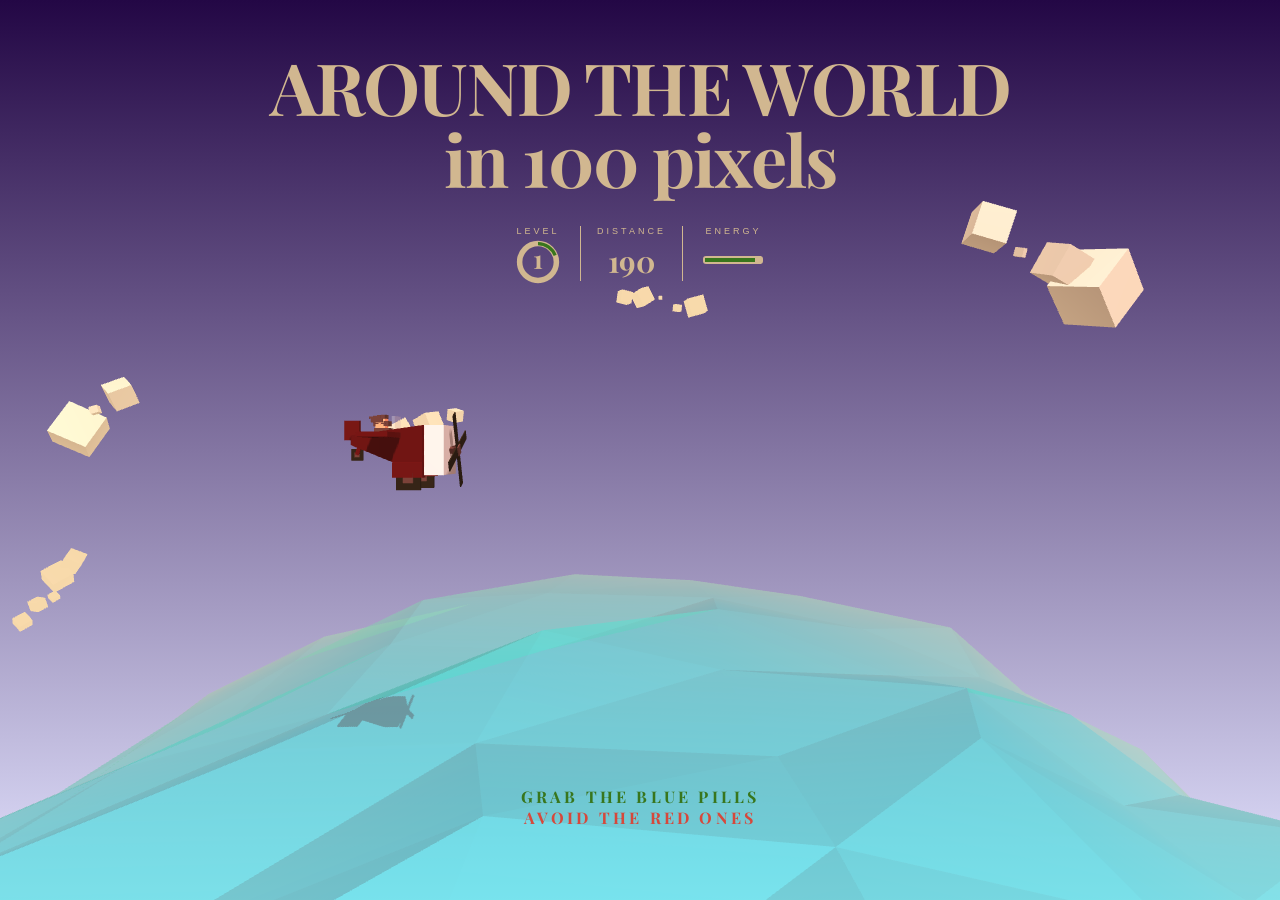
==== public/game/index.html @ 8b79bbd1 "game" ====
<html>
	<head>
		<meta charset="UTF-8" />
		<meta http-equiv="X-UA-Compatible" content="IE=edge">
		<meta name="viewport" content="width=device-width, initial-scale=1">
		<title>Around the world in a 100 pixels</title>
		<meta name="keywords" content="three.js, webgl, tutorial, game, 3d, animation, airplane, web development, javascript" />
		<meta name="author" content="Somyaa" />
		<link rel="shortcut icon" href="favicon.ico">
		<link href='https://fonts.googleapis.com/css?family=Playfair+Display:400,700,700italic' rel='stylesheet' type='text/css'>
		<link rel="stylesheet" type="text/css" href="css/demo.css" />
		<link rel="stylesheet" type="text/css" href="css/game.css" />
		<script type="text/javascript" src="js/TweenMax.min.js"></script>
		<script type="text/javascript" src="js/three.min.js"></script>
		<script type="text/javascript" src="js/game.js" /></script>
		<!--[if IE]>
		  <script src="http://html5shiv.googlecode.com/svn/trunk/html5.js"></script>
		<![endif]-->
	</head>
	<body>
		<div class="game-holder" id="gameHolder">
			<div class="header">
				<h1><span> </span>AROUND THE WORLD</h1>
				<h1>in 100 pixels</h1>
				<div class="score" id="score">
					<div class="score__content" id="level">
						<div class="score__label">level</div>
						<div class="score__value score__value--level" id="levelValue">1</div>
						<svg class="level-circle" id="levelCircle" viewbox="0 0 200 200">
							<circle id="levelCircleBgr" r="80" cx="100" cy="100" fill="none" stroke="#d1b790" stroke-width="24px" />
							<circle id="levelCircleStroke" r="80" cx="100" cy="100" fill="none" #f25346 stroke="#38761d" stroke-width="14px" stroke-dasharray="502" />
						</svg>
					</div>
					<div class="score__content" id="dist">
						<div class="score__label">distance</div>
						<div class="score__value score__value--dist" id="distValue">000</div>
					</div>
					<div class="score__content" id="energy">
						<div class="score__label">energy</div>
						<div class="score__value score__value--energy" id="energyValue">
							<div class="energy-bar" id="energyBar"></div>
						</div>
					</div>
				</div>
			</div>
			<div class="world" id="world"></div>
			<div class="message message--replay" id="replayMessage">Click to Replay</div>
			<div class="message message--instructions" id="instructions">GRAB THE BLUE PILLS<span>AVOID THE RED ONES</span></div>
		</div>
		<!-- Demo links 
		<nav class="meta">
			<Link href="www.cyberhertz.in"> Cyberhertz</Link>
			<a class="demo-link" href="src\components">Somya Jha</a>
		</nav>-->
	</body>
</html>
---- public/game/css/demo.css ----
@font-face {
	font-family: 'codropsicons';
	font-weight: normal;
	font-style: normal;
	src: url('../fonts/codropsicons/codropsicons.eot');
	src: url('../fonts/codropsicons/codropsicons.eot?#iefix') format('embedded-opentype'), url('../fonts/codropsicons/codropsicons.woff') format('woff'), url('../fonts/codropsicons/codropsicons.ttf') format('truetype'), url('../fonts/codropsicons/codropsicons.svg#codropsicons') format('svg');
}

*,
*::after,
*::before {
	-webkit-box-sizing: border-box;
	box-sizing: border-box;
}

body {
	font-family: 'Avenir Next', Avenir, 'Helvetica Neue', Helvetica, Arial, sans-serif;
	margin: 0;
	color: #444;
	background: #f6f6f6;
}

a {
	text-decoration: none;
	color: #d1b790;
	outline: none;
}

a:hover,
a:focus {
	color: #bba077;
	outline: none;
}


/* Top Navigation Style */

.meta {
	font-size: 0.75em;
	line-height: 1;
	position: absolute;
	top: 1em;
	left: 1em;
	display: -webkit-flex;
	display: flex;
	-webkit-flex-wrap: wrap;
	flex-wrap: wrap;
	white-space: nowrap;
	border-top: 1px solid #d1b790;
}

.meta::after {
	content: '';
	position: absolute;
	top: 0;
	right: 0;
	width: 1px;
	height: 100%;
	background: #d1b790;
}

.meta a {
	display: block;
	padding: 1em 1.35em;
	border: 1px solid #d1b790;
	border-top: 0;
}

.meta a:not(:last-child) {
	border-right: 0;
}

.codrops-icon {
	width: 4em;
}

.codrops-icon span {
	display: none;
}

.codrops-icon::before {
	font-family: 'codropsicons';
	font-size: 1.15em;
	font-weight: normal;
	font-style: normal;
	font-variant: normal;
	line-height: 1;
	text-transform: none;
	speak: none;
	-webkit-font-smoothing: antialiased;
}

.codrops-icon--drop::before {
	content: '\e001';
	color: #09c;
}

.codrops-icon--prev::before {
	content: '\e004';
}


/* Demo links */

.demo-link {
	font-family: 'Playfair Display';
	font-weight: bold;
	text-align: center;
	letter-spacing: 0.2em;
	text-transform: uppercase;
}

.demo-link--current {
	color: #bba077;
}

@media screen and (max-width:40em) {
	.meta {
		right: 1em;
	}
	.demo-link {
		-webkit-flex: 1;
		flex: 1;
	}
}
---- public/game/css/game.css ----
.game-holder {
	position: absolute;
	width: 100%;
	height: 100%;
	background: -webkit-linear-gradient(#230745, #e3e3ff);
	background: linear-gradient(#230745, #e3e3ff);
}

.world {
	position: absolute;
	overflow: hidden;
	width: 100%;
	height: 100%;
}

.header {
	position: absolute;
	top: 8vh;
	left: 0;
	width: 100%;
	text-align: center;
	pointer-events: none;
}

.header h1 {
	font-family: 'Playfair Display';
	font-size: 4.5em;
	line-height: 1;
	margin: 0;
	letter-spacing: -0.025em;
	color: #d1b790;
}

.header h1 span {
	font-size: 0.2em;
	font-style: italic;
	display: block;
	margin: 0 0 -1.5em -7em;
	letter-spacing: 0px;
}

.header h2 {
	font-size: 0.585em;
	margin: 0.25em 0;
	white-space: nowrap;
	text-indent: 1em;
	letter-spacing: 1em;
	text-transform: uppercase;
	color: #d6483b;
}

.score {
	width: 100%;
	margin: 2em 0 0;
	text-align: center;
	white-space: nowrap;
}

.score__content {
	position: relative;
	display: inline-block;
	padding: 0 1em;
	vertical-align: top;
}

.score__content:nth-child(2) {
	border-right: 1px solid #d1b790;
	border-left: 1px solid #d1b790;
}

.score__label {
	font-size: 9px;
	position: relative;
	margin: 0 0 0.5em 0;
	text-align: center;
	letter-spacing: 3px;
	text-transform: uppercase;
	color: #d1b790;
}

.score__value {
	font-family: 'Playfair Display';
	font-weight: bold;
	color: #d1b790;
}

.score__value--level {
	font-size: 26px;
}

.score__value--dist {
	font-size: 30px;
}

.level-circle {
	position: absolute;
	left: 50%;
	width: 46px;
	margin: -37px 0 0 -23px;
	-webkit-transform: rotate(-90deg);
	transform: rotate(-90deg);
}

.score__value--energy {
	position: relative;
	width: 60px;
	height: 8px;
	margin-top: 20px;
	border-radius: 3px;
	background-color: #d1b790;
}

.energy-bar {
	position: absolute;
	top: 0;
	right: 0;
	bottom: 0;
	left: 0;
	margin: 2px;
	background-color: #f25346;
	-webkit-animation-name: none;
	animation-name: none;
	-webkit-animation-duration: 150ms;
	animation-duration: 150ms;
	-webkit-animation-iteration-count: infinite;
	animation-iteration-count: infinite;
}

.message {
	font-weight: bold;
	position: absolute;
	left: 0;
	width: 100%;
	text-align: center;
	text-transform: uppercase;
	pointer-events: none;
}

.message--replay {
	font-size: 1.25vw;
	bottom: 40vh;
	display: none;
	text-indent: 0.5em;
	letter-spacing: 0.5em;
	color: #d1b790;
}

.message--instructions {
	font-family: 'Playfair Display';
	font-size: 1em;
	bottom: 8vh;
	letter-spacing: 0.2em;
	color: #38761d;
}

.message--instructions span {
	display: block;
	color: #d6483b;
	white-space: nowrap;
}

@-webkit-keyframes blinking {
	0% { opacity: 1; }
	50% { opacity: 0; }
	100% { opacity: 1; }
}

@keyframes blinking {
	0% { opacity: 1; }
	50% { opacity: 0; }
	100% { opacity: 1; }
}

@media screen and (max-width: 40em) {
	.header {
		font-size: 0.75em;
		top: 6.5em;
	}
	.header h2 {
		letter-spacing: 0.65em;
	}
}
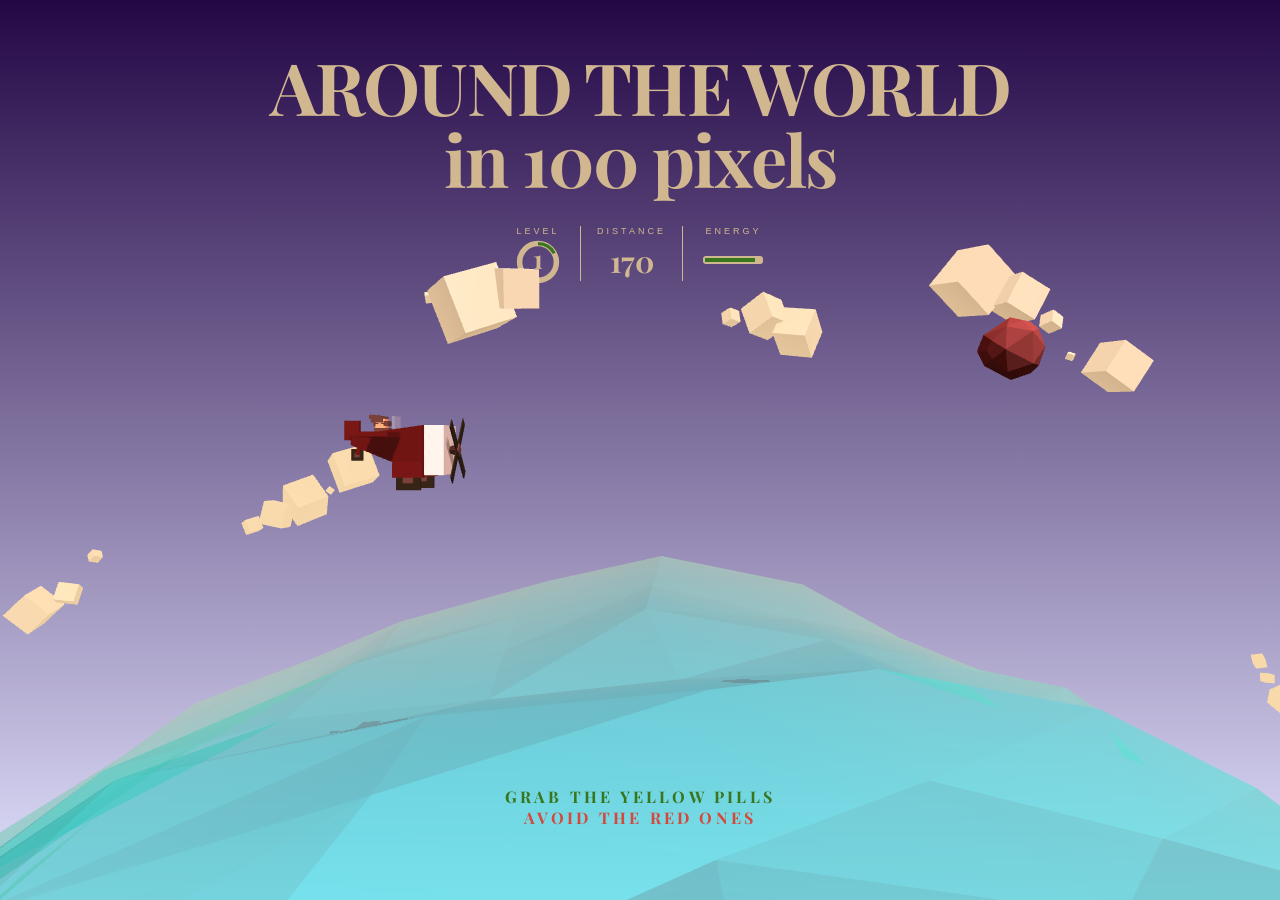
==== commit 265e4909: "final" ====
--- a/public/game/index.html
+++ b/public/game/index.html
@@ -45,7 +45,7 @@
 			</div>
 			<div class="world" id="world"></div>
 			<div class="message message--replay" id="replayMessage">Click to Replay</div>
-			<div class="message message--instructions" id="instructions">GRAB THE BLUE PILLS<span>AVOID THE RED ONES</span></div>
+			<div class="message message--instructions" id="instructions">GRAB THE YELLOW PILLS<span>AVOID THE RED ONES</span></div>
 		</div>
 		<!-- Demo links 
 		<nav class="meta">
